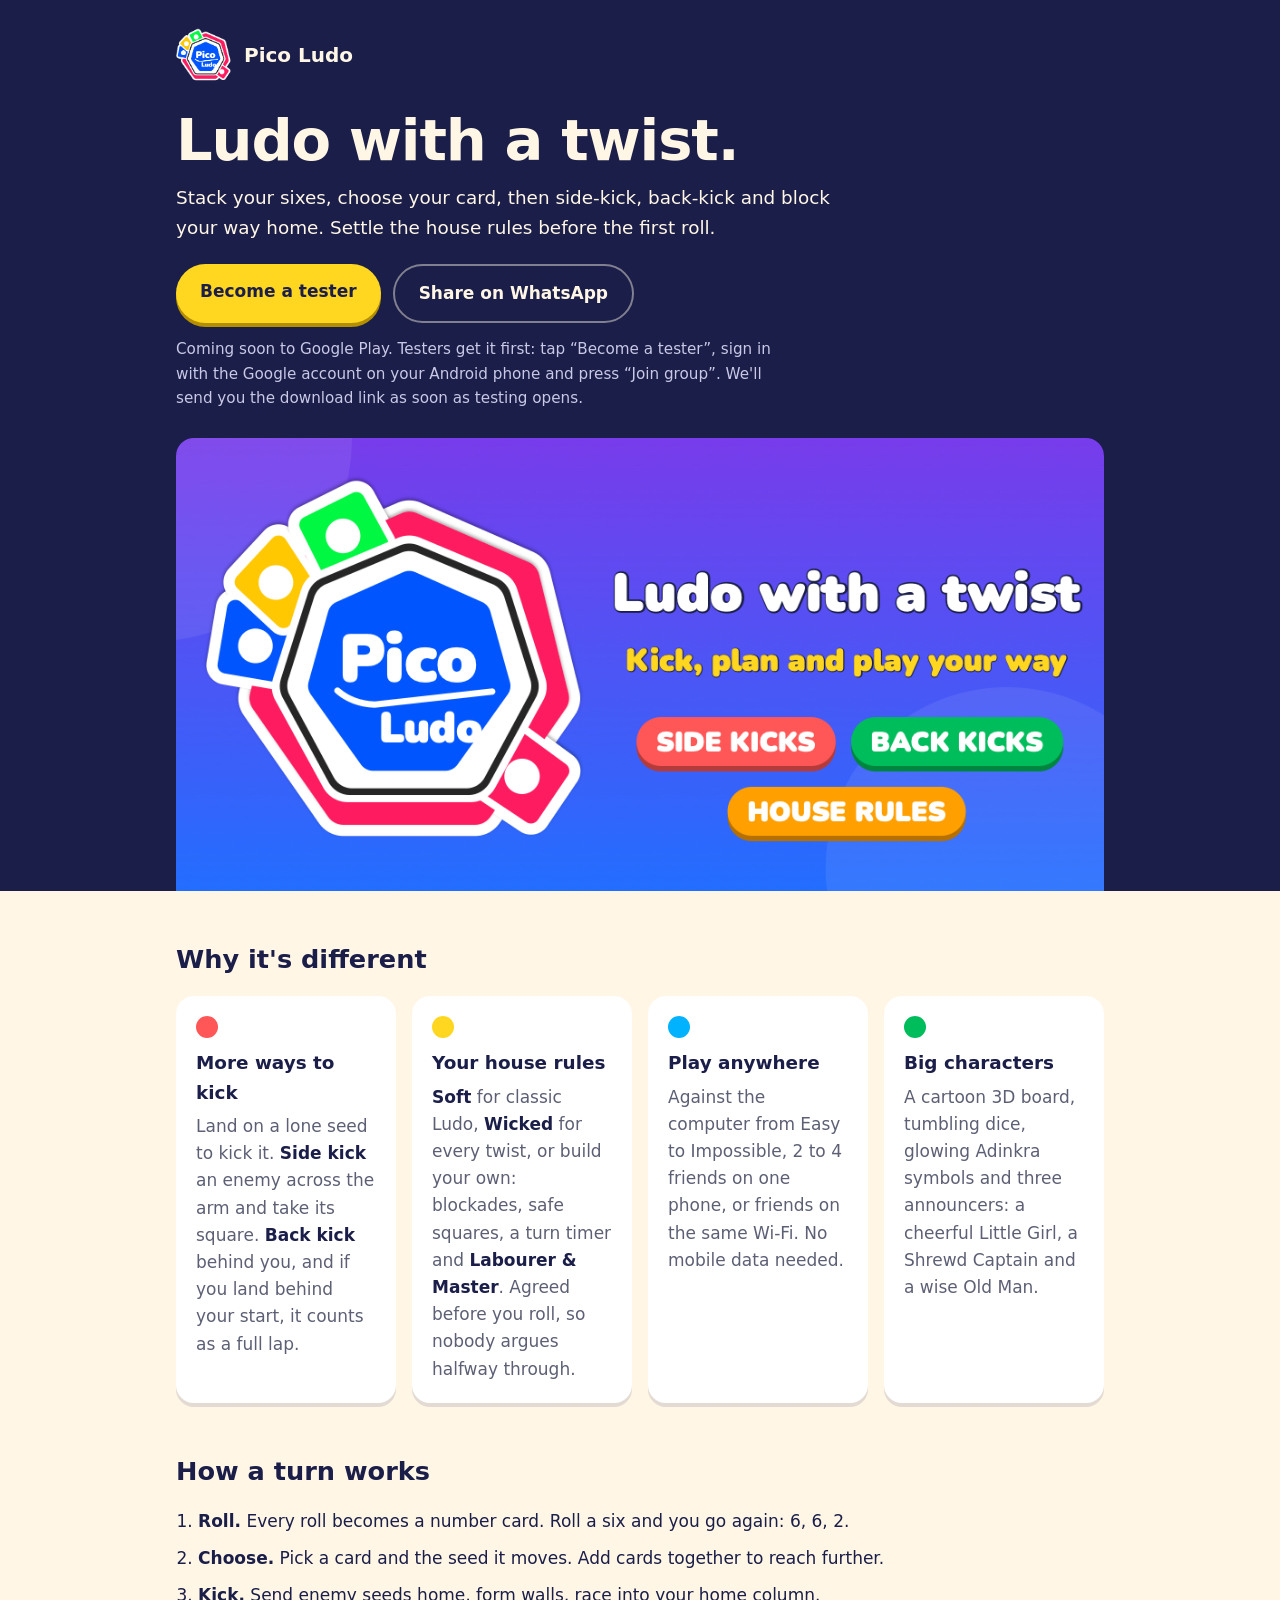
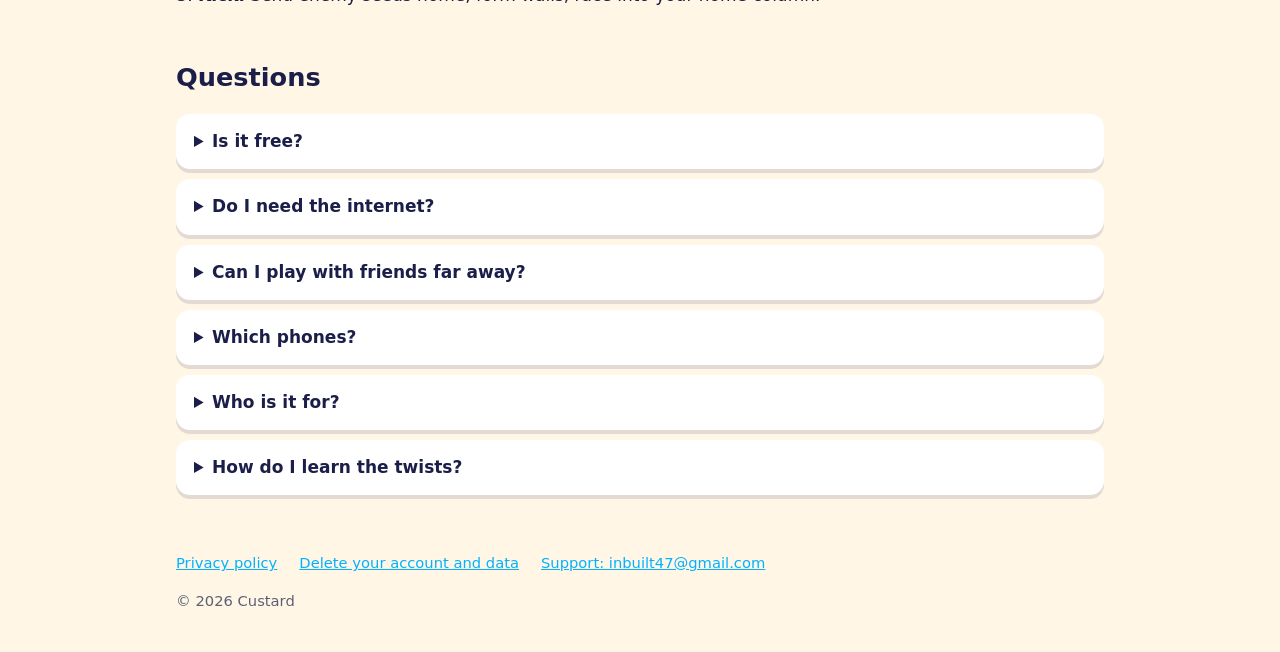
==== index.html @ 5a9a4b81 "finite" ====
<!doctype html>
<!--
  data-phase switches the download buttons:
    "testing" → "Become a tester" (joins the pico-ludo Google Group, which is the closed-test
                tester list in Play Console) is the main button
    "live"    → "Get it on Google Play" is the main button
  Change it to "live" on launch day.
-->
<html lang="en" data-phase="testing">
<head>
<meta charset="utf-8">
<meta name="viewport" content="width=device-width, initial-scale=1">
<title>Pico Ludo</title>
<meta name="description" content="Ludo with a twist: stack your sixes, choose your card, side-kick, back-kick and set the house rules. Play offline, on one phone, or on the same Wi-Fi. Free on Android.">
<meta name="theme-color" content="#1a1e48">
<meta property="og:type" content="website">
<meta property="og:title" content="Pico Ludo: Ludo with a twist">
<meta property="og:description" content="Side kicks, back kicks, blockades and house rules. Play offline, on one phone, or on the same Wi-Fi. Free on Android.">
<meta property="og:image" content="https://proautotype.github.io/PiLudo/feature_graphic.jpg">
<meta property="og:image:width" content="1024">
<meta property="og:image:height" content="500">
<meta property="og:url" content="https://proautotype.github.io/PiLudo/">
<meta name="twitter:card" content="summary_large_image">
<link rel="icon" href="logo.png">
<link rel="stylesheet" href="landing.css">
</head>
<body>

<header class="hero">
  <div class="wrap">
    <div class="brand"><img src="logo.png" alt="" width="56" height="56"><span>Pico Ludo</span></div>
    <h1>Ludo with a twist.</h1>
    <p class="lede">Stack your sixes, choose your card, then side-kick, back-kick and block your way home. Settle the house rules before the first roll.</p>
    <div class="cta">
      <a class="btn primary when-testing" href="https://groups.google.com/g/pico-ludo">Become a tester</a>
      <a class="btn primary when-live" href="https://play.google.com/store/apps/details?id=com.custard.piludo&amp;referrer=utm_source%3Dlanding%26utm_campaign%3Dlaunch">Get it on Google Play</a>
      <a class="btn ghost" href="https://wa.me/?text=Try%20Pico%20Ludo%3A%20Ludo%20with%20side%20kicks%2C%20back%20kicks%20and%20house%20rules%20%F0%9F%8E%B2%20https%3A%2F%2Fproautotype.github.io%2FPiLudo%2F">Share on WhatsApp</a>
    </div>
    <p class="note when-testing">Coming soon to Google Play. Testers get it first: tap “Become a tester”, sign in with the Google account on your Android phone and press “Join group”. We'll send you the download link as soon as testing opens.</p>
    <p class="note when-live">Free on Android · offline play · contains ads and optional in-app purchases</p>
    <img class="banner" src="feature_graphic.png" alt="Pico Ludo board with dice and seeds" width="1024" height="500">
  </div>
</header>

<main class="wrap">
  <section aria-labelledby="twists">
    <h2 id="twists">Why it's different</h2>
    <div class="grid">
      <article class="card">
        <span class="dot red" aria-hidden="true"></span>
        <h3>More ways to kick</h3>
        <p>Land on a lone seed to kick it. <b>Side kick</b> an enemy across the arm and take its square. <b>Back kick</b> behind you, and if you land behind your start, it counts as a full lap.</p>
      </article>
      <article class="card">
        <span class="dot yellow" aria-hidden="true"></span>
        <h3>Your house rules</h3>
        <p><b>Soft</b> for classic Ludo, <b>Wicked</b> for every twist, or build your own: blockades, safe squares, a turn timer and <b>Labourer &amp; Master</b>. Agreed before you roll, so nobody argues halfway through.</p>
      </article>
      <article class="card">
        <span class="dot blue" aria-hidden="true"></span>
        <h3>Play anywhere</h3>
        <p>Against the computer from Easy to Impossible, 2 to 4 friends on one phone, or friends on the same Wi-Fi. No mobile data needed.</p>
      </article>
      <article class="card">
        <span class="dot green" aria-hidden="true"></span>
        <h3>Big characters</h3>
        <p>A cartoon 3D board, tumbling dice, glowing Adinkra symbols and three announcers: a cheerful Little Girl, a Shrewd Captain and a wise Old Man.</p>
      </article>
    </div>
  </section>

  <section aria-labelledby="turn">
    <h2 id="turn">How a turn works</h2>
    <ol class="steps">
      <li><b>Roll.</b> Every roll becomes a number card. Roll a six and you go again: 6, 6, 2.</li>
      <li><b>Choose.</b> Pick a card and the seed it moves. Add cards together to reach further.</li>
      <li><b>Kick.</b> Send enemy seeds home, form walls, race into your home column.</li>
    </ol>
  </section>

  <section aria-labelledby="faq">
    <h2 id="faq">Questions</h2>
    <details><summary>Is it free?</summary><p>Yes. Pico Ludo is free to play and shows ads. Optional in-app purchases include coins, hints, dice and board styles, announcer voices and Remove Ads.</p></details>
    <details><summary>Do I need the internet?</summary><p>No. You can play the computer or friends on one phone completely offline. Wi-Fi play connects phones on the same network and doesn't use mobile data.</p></details>
    <details><summary>Can I play with friends far away?</summary><p>Not yet: multiplayer works on the same Wi-Fi network for now.</p></details>
    <details><summary>Which phones?</summary><p>Android 8.0 or newer. iPhone isn't available yet.</p></details>
    <details><summary>Who is it for?</summary><p>Players aged 13 and over.</p></details>
    <details><summary>How do I learn the twists?</summary><p>Tap “How to play” in the game for a short guided tutorial, and use hints during play: they recommend your best move and explain why.</p></details>
  </section>
</main>

<footer class="wrap foot">
  <nav>
    <a href="privacy.html">Privacy policy</a>
    <a href="delete-account.html">Delete your account and data</a>
    <a href="mailto:inbuilt47@gmail.com">Support: inbuilt47@gmail.com</a>
  </nav>
  <p>© 2026 Custard</p>
</footer>

</body>
</html>
---- landing.css ----
/* Pico Ludo landing page. Policy pages use style.css. */
:root {
  --ink: #1a1e48; --text: #1a1e48; --muted: #5d6075; --bg: #fff6e6; --card: #ffffff;
  --hero: #1a1e48; --hero-text: #fff6e6; --hero-muted: #c9c8e6;
  --red: #ff5757; --yellow: #ffd620; --blue: #00b2ff; --green: #00bd5c;
  --shadow: 0 4px 0 rgba(26, 30, 72, .12);
}
@media (prefers-color-scheme: dark) {
  :root:not([data-theme="light"]) {
    --text: #f3f1ff; --muted: #b6b8cf; --bg: #14162e; --card: #1f2245;
    --hero: #0d0f24; --shadow: 0 4px 0 rgba(0, 0, 0, .35);
  }
}
:root[data-theme="dark"] {
  --text: #f3f1ff; --muted: #b6b8cf; --bg: #14162e; --card: #1f2245;
  --hero: #0d0f24; --shadow: 0 4px 0 rgba(0, 0, 0, .35);
}

* { box-sizing: border-box; }
html { -webkit-text-size-adjust: 100%; }
body { margin: 0; background: var(--bg); color: var(--text); font: 17px/1.6 system-ui, -apple-system, "Segoe UI", Roboto, sans-serif; overflow-x: hidden; }
img { max-width: 100%; height: auto; }
a { color: var(--blue); }
.wrap { max-width: 960px; margin: 0 auto; padding: 0 16px; }

/* Phase switch (see the comment at the top of index.html) */
[data-phase="testing"] .when-live, [data-phase="live"] .when-testing { display: none; }

.hero { background: var(--hero); color: var(--hero-text); padding: 28px 0 0; overflow: hidden; }
.brand { display: flex; align-items: center; gap: 12px; font-weight: 800; font-size: 1.25rem; }
.brand img { border-radius: 14px; }
.hero h1 { font-size: clamp(2.2rem, 7vw, 3.6rem); line-height: 1.05; margin: 28px 0 12px; letter-spacing: -.02em; }
.lede { font-size: 1.15rem; max-width: 36em; margin: 0 0 22px; color: var(--hero-text); }
.cta { display: flex; flex-wrap: wrap; gap: 12px; }
.btn { display: inline-block; padding: 14px 24px; border-radius: 999px; font-weight: 800; text-decoration: none; text-align: center; }
.btn.primary { background: var(--yellow); color: #1a1e48; box-shadow: 0 4px 0 #b38f00; }
.btn.ghost { color: var(--hero-text); border: 2px solid rgba(255, 246, 230, .45); }
.btn:active { transform: translateY(2px); }
.note { color: var(--hero-muted); font-size: .95rem; margin: 14px 0 0; max-width: 40em; }
.banner { display: block; margin: 28px auto 0; border-radius: 18px 18px 0 0; }

h2 { font-size: 1.6rem; margin: 48px 0 16px; }
.grid { display: grid; gap: 16px; grid-template-columns: repeat(auto-fit, minmax(min(100%, 210px), 1fr)); }
.card { background: var(--card); border-radius: 18px; padding: 20px; box-shadow: var(--shadow); }
.card h3 { margin: 10px 0 6px; font-size: 1.15rem; }
.card p { margin: 0; color: var(--muted); }
.card b { color: var(--text); }
.dot { display: block; width: 22px; height: 22px; border-radius: 50%; }
.dot.red { background: var(--red); } .dot.yellow { background: var(--yellow); }
.dot.blue { background: var(--blue); } .dot.green { background: var(--green); }

.steps { padding-left: 1.3em; margin: 0; }
.steps li { margin: 0 0 10px; }

details { background: var(--card); border-radius: 14px; padding: 14px 18px; margin: 0 0 10px; box-shadow: var(--shadow); }
summary { cursor: pointer; font-weight: 700; }
details p { margin: 8px 0 0; color: var(--muted); }

.foot { margin-top: 56px; padding-bottom: 40px; color: var(--muted); font-size: .92rem; }
.foot nav { display: flex; flex-wrap: wrap; gap: 8px 22px; }
.foot p { margin: 14px 0 0; }
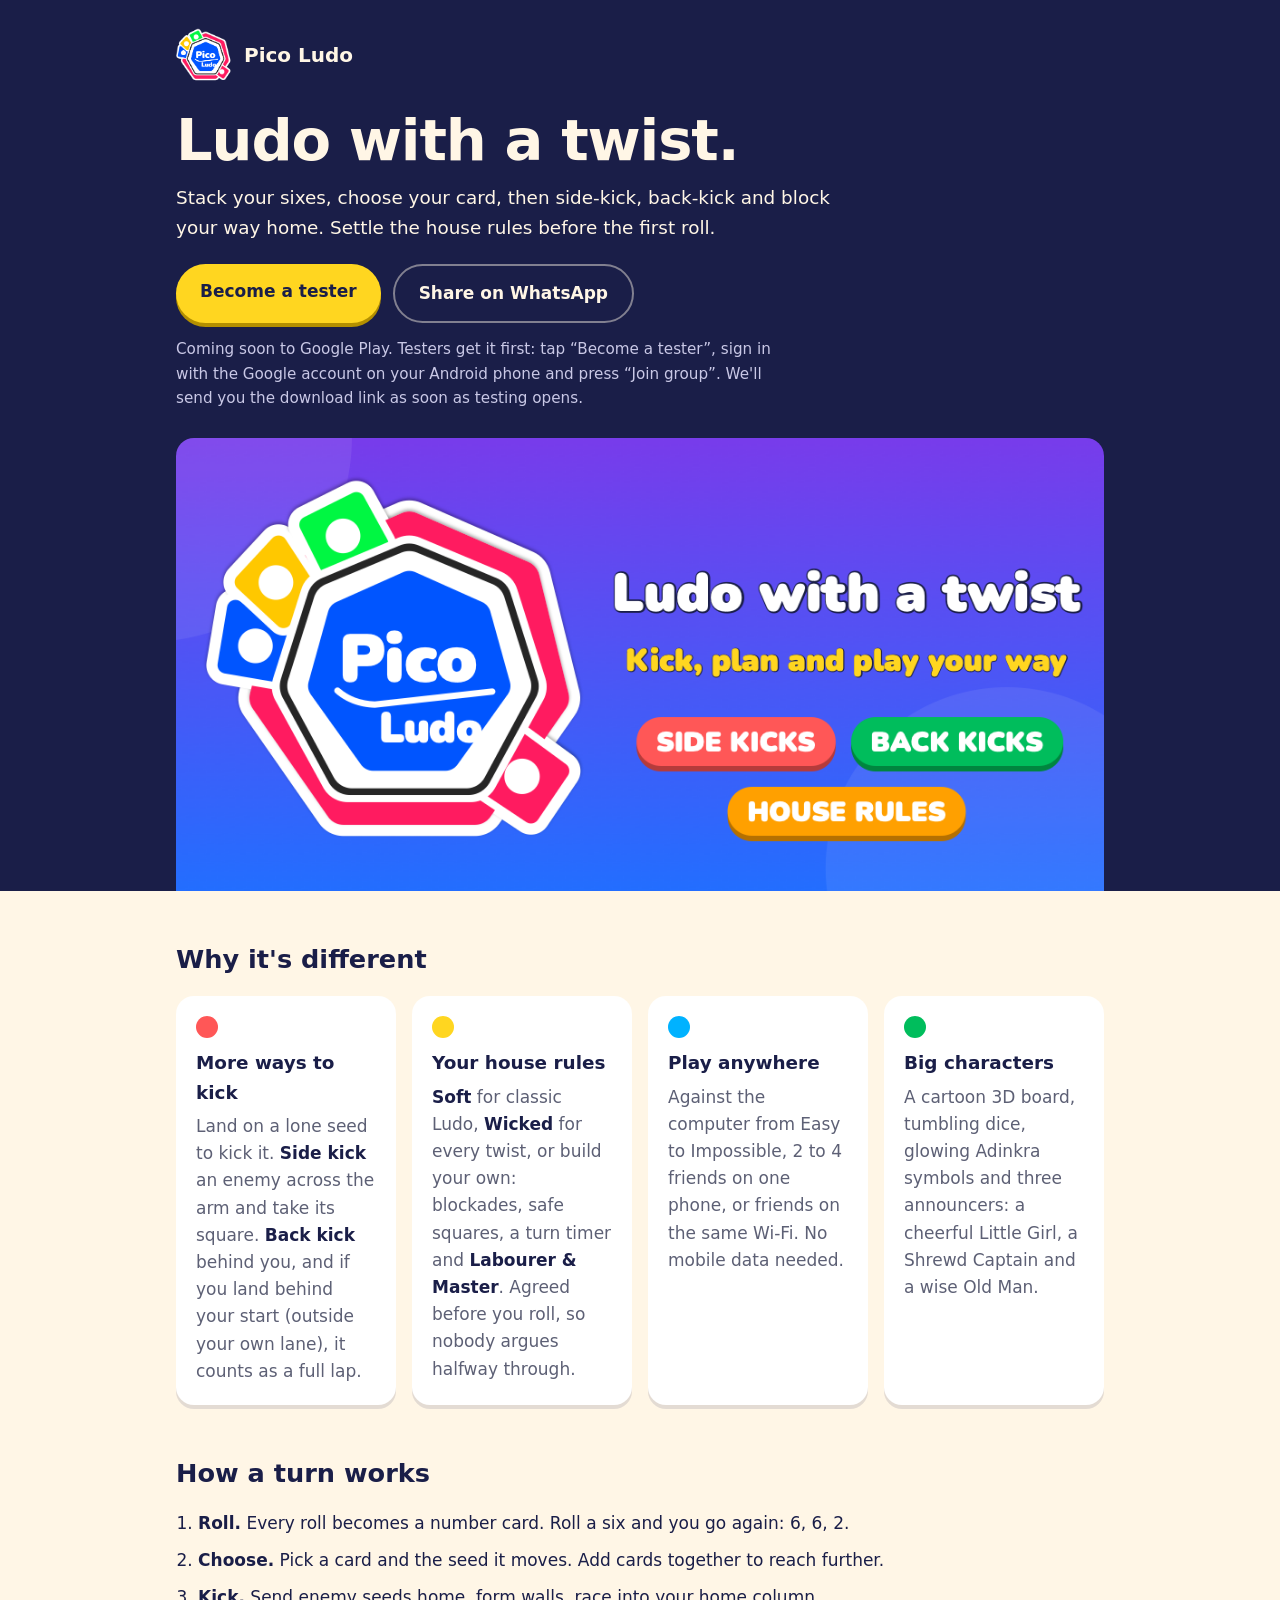
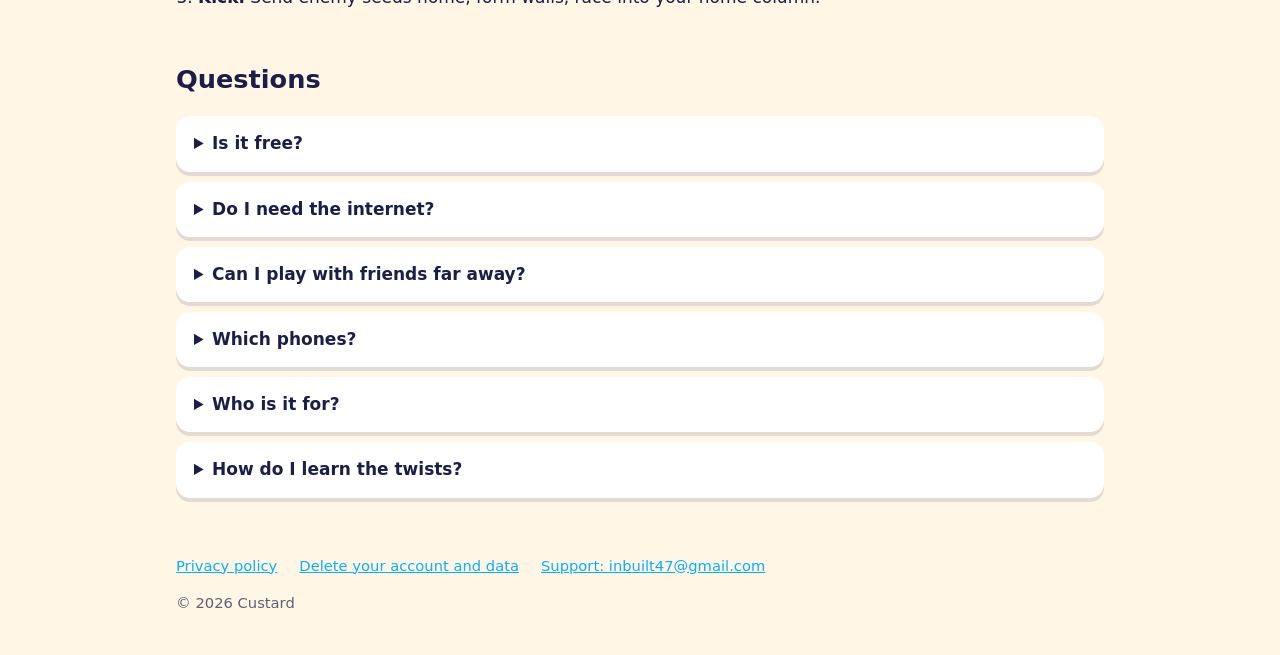
==== commit 41df6ce6: "Data deletion section; full-lap wording - delete-account.html: "Delete some data, keep your account"" ====
--- a/index.html
+++ b/index.html
@@ -16,10 +16,10 @@
 <meta property="og:type" content="website">
 <meta property="og:title" content="Pico Ludo: Ludo with a twist">
 <meta property="og:description" content="Side kicks, back kicks, blockades and house rules. Play offline, on one phone, or on the same Wi-Fi. Free on Android.">
-<meta property="og:image" content="https://proautotype.github.io/PiLudo/feature_graphic.jpg">
+<meta property="og:image" content="https://proautotype.github.io/picoludo8/feature_graphic.png">
 <meta property="og:image:width" content="1024">
 <meta property="og:image:height" content="500">
-<meta property="og:url" content="https://proautotype.github.io/PiLudo/">
+<meta property="og:url" content="https://proautotype.github.io/picoludo8/">
 <meta name="twitter:card" content="summary_large_image">
 <link rel="icon" href="logo.png">
 <link rel="stylesheet" href="landing.css">
@@ -34,7 +34,7 @@
     <div class="cta">
       <a class="btn primary when-testing" href="https://groups.google.com/g/pico-ludo">Become a tester</a>
       <a class="btn primary when-live" href="https://play.google.com/store/apps/details?id=com.custard.piludo&amp;referrer=utm_source%3Dlanding%26utm_campaign%3Dlaunch">Get it on Google Play</a>
-      <a class="btn ghost" href="https://wa.me/?text=Try%20Pico%20Ludo%3A%20Ludo%20with%20side%20kicks%2C%20back%20kicks%20and%20house%20rules%20%F0%9F%8E%B2%20https%3A%2F%2Fproautotype.github.io%2FPiLudo%2F">Share on WhatsApp</a>
+      <a class="btn ghost" href="https://wa.me/?text=Try%20Pico%20Ludo%3A%20Ludo%20with%20side%20kicks%2C%20back%20kicks%20and%20house%20rules%20%F0%9F%8E%B2%20https%3A%2F%2Fproautotype.github.io%2Fpicoludo8%2F">Share on WhatsApp</a>
     </div>
     <p class="note when-testing">Coming soon to Google Play. Testers get it first: tap “Become a tester”, sign in with the Google account on your Android phone and press “Join group”. We'll send you the download link as soon as testing opens.</p>
     <p class="note when-live">Free on Android · offline play · contains ads and optional in-app purchases</p>
@@ -49,7 +49,7 @@
       <article class="card">
         <span class="dot red" aria-hidden="true"></span>
         <h3>More ways to kick</h3>
-        <p>Land on a lone seed to kick it. <b>Side kick</b> an enemy across the arm and take its square. <b>Back kick</b> behind you, and if you land behind your start, it counts as a full lap.</p>
+        <p>Land on a lone seed to kick it. <b>Side kick</b> an enemy across the arm and take its square. <b>Back kick</b> behind you, and if you land behind your start (outside your own lane), it counts as a full lap.</p>
       </article>
       <article class="card">
         <span class="dot yellow" aria-hidden="true"></span>
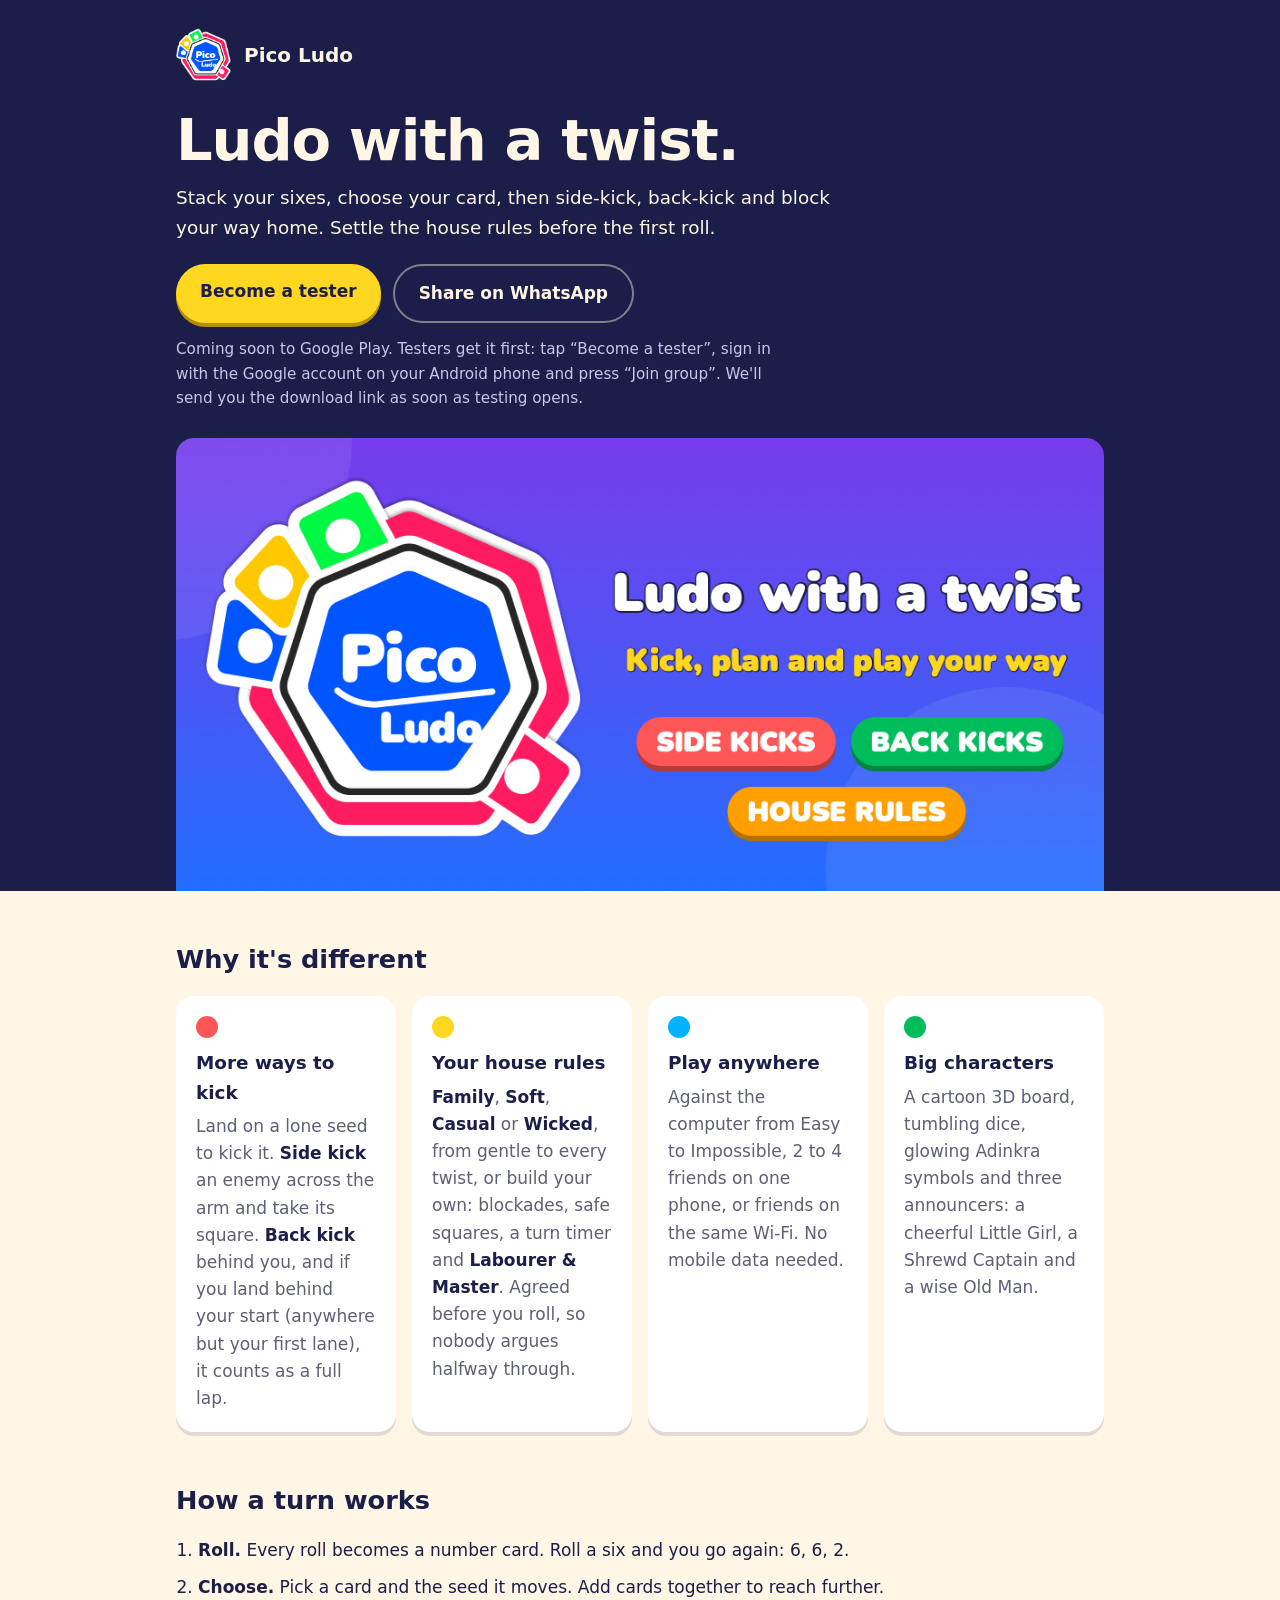
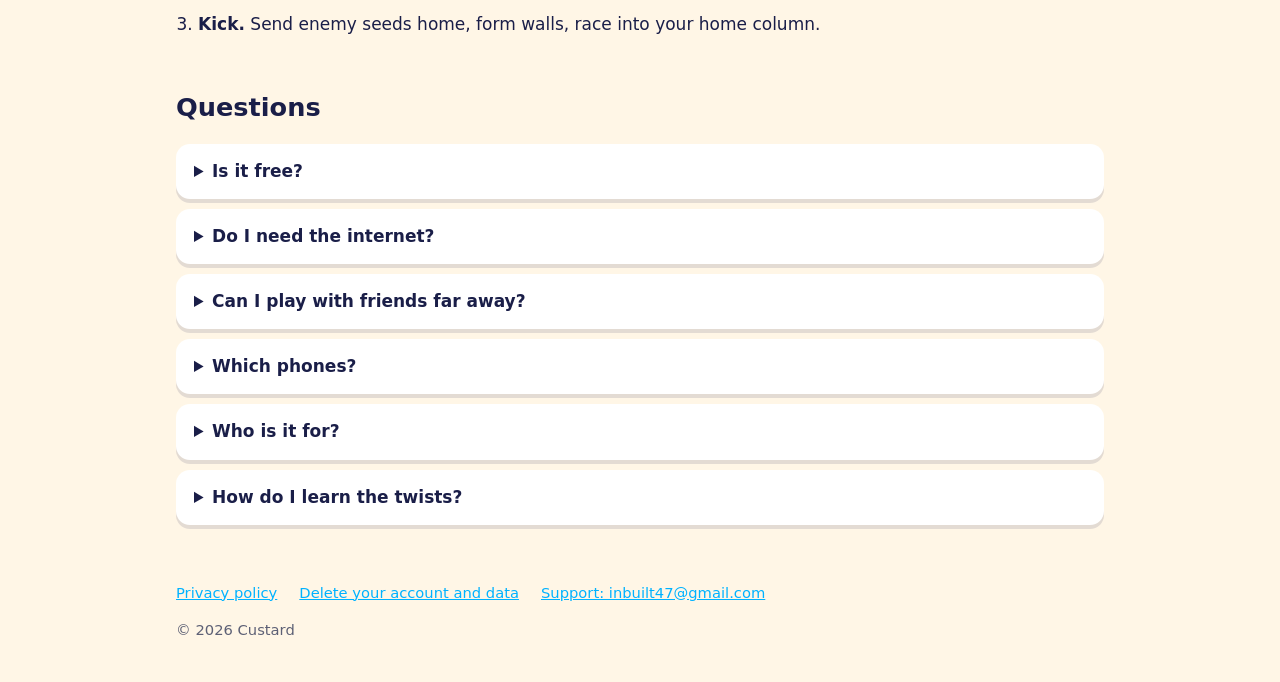
==== commit a1b142bb: "News feed and rule wording - news.json: the in-game inbox reads it (first message: new seeds). - ind" ====
--- a/index.html
+++ b/index.html
@@ -49,12 +49,12 @@
       <article class="card">
         <span class="dot red" aria-hidden="true"></span>
         <h3>More ways to kick</h3>
-        <p>Land on a lone seed to kick it. <b>Side kick</b> an enemy across the arm and take its square. <b>Back kick</b> behind you, and if you land behind your start (outside your own lane), it counts as a full lap.</p>
+        <p>Land on a lone seed to kick it. <b>Side kick</b> an enemy across the arm and take its square. <b>Back kick</b> behind you, and if you land behind your start (anywhere but your first lane), it counts as a full lap.</p>
       </article>
       <article class="card">
         <span class="dot yellow" aria-hidden="true"></span>
         <h3>Your house rules</h3>
-        <p><b>Soft</b> for classic Ludo, <b>Wicked</b> for every twist, or build your own: blockades, safe squares, a turn timer and <b>Labourer &amp; Master</b>. Agreed before you roll, so nobody argues halfway through.</p>
+        <p><b>Family</b>, <b>Soft</b>, <b>Casual</b> or <b>Wicked</b>, from gentle to every twist, or build your own: blockades, safe squares, a turn timer and <b>Labourer &amp; Master</b>. Agreed before you roll, so nobody argues halfway through.</p>
       </article>
       <article class="card">
         <span class="dot blue" aria-hidden="true"></span>
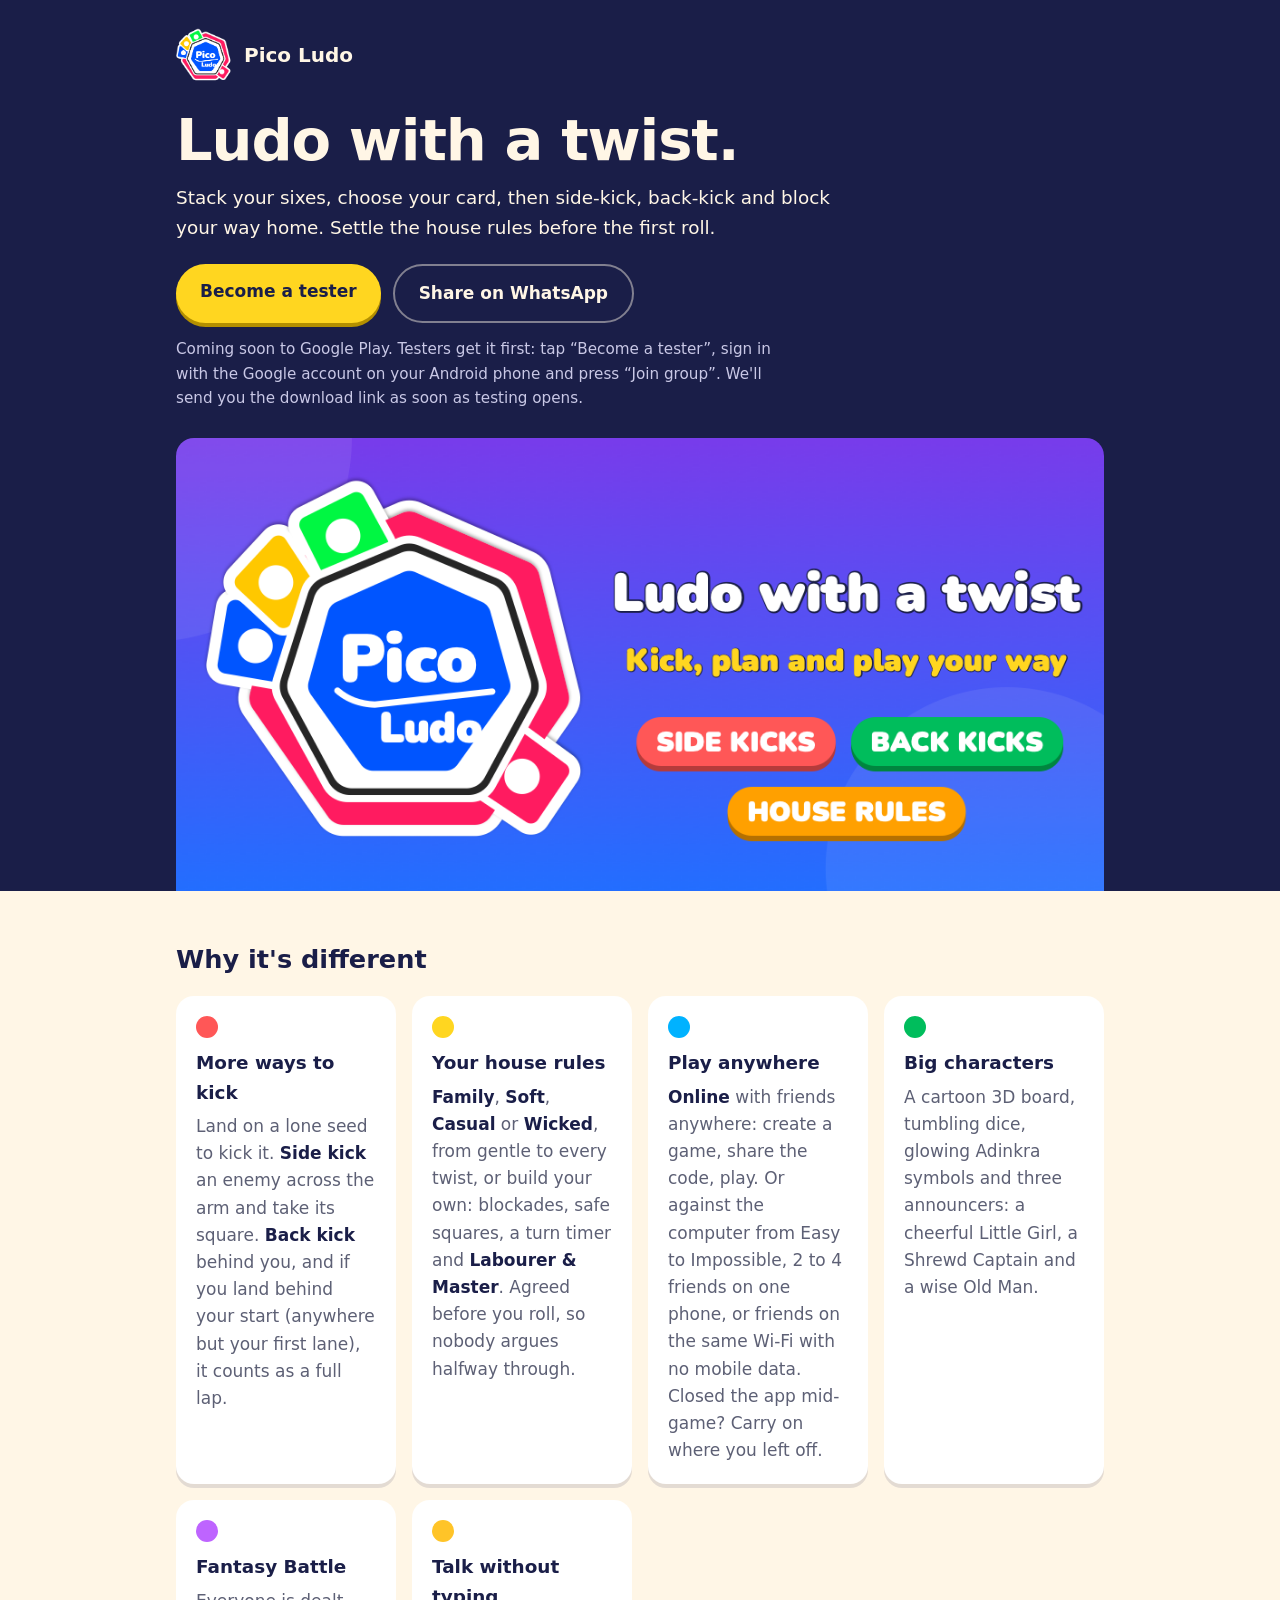
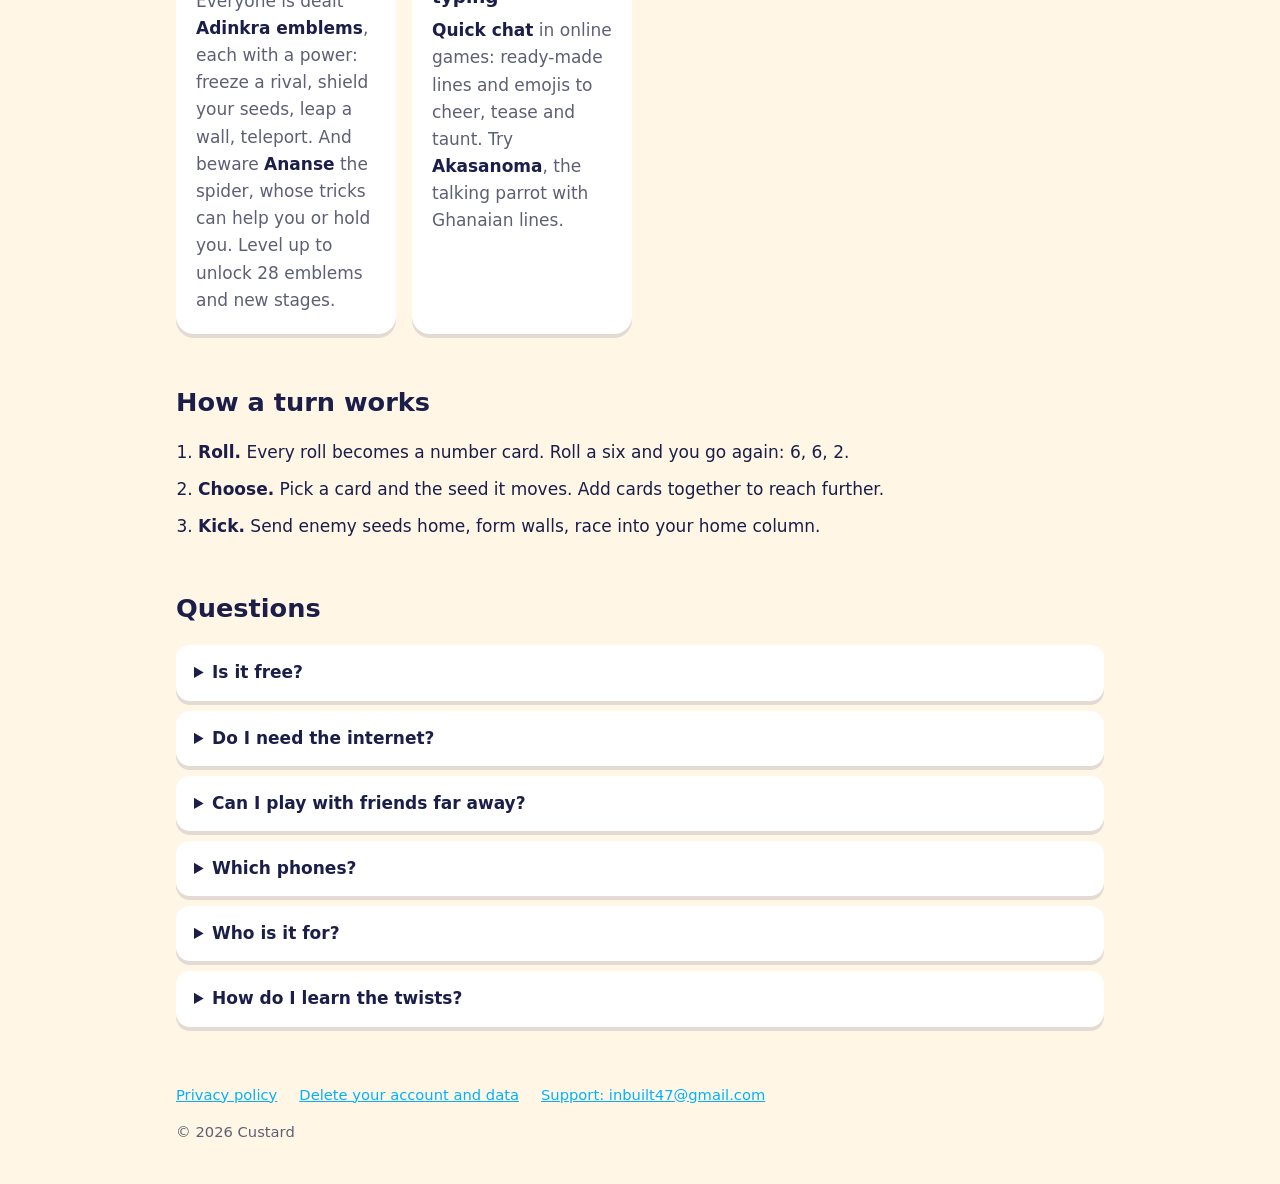
==== commit 006093a2: "Landing page and privacy policy: online play, Fantasy Battle, ranked ratings - Landing: online play," ====
--- a/index.html
+++ b/index.html
@@ -11,11 +11,11 @@
 <meta charset="utf-8">
 <meta name="viewport" content="width=device-width, initial-scale=1">
 <title>Pico Ludo</title>
-<meta name="description" content="Ludo with a twist: stack your sixes, choose your card, side-kick, back-kick and set the house rules. Play offline, on one phone, or on the same Wi-Fi. Free on Android.">
+<meta name="description" content="Ludo with a twist: stack your sixes, choose your card, side-kick, back-kick and set the house rules. Battle with Adinkra powers. Play online with friends, offline, on one phone or on the same Wi-Fi. Free on Android.">
 <meta name="theme-color" content="#1a1e48">
 <meta property="og:type" content="website">
 <meta property="og:title" content="Pico Ludo: Ludo with a twist">
-<meta property="og:description" content="Side kicks, back kicks, blockades and house rules. Play offline, on one phone, or on the same Wi-Fi. Free on Android.">
+<meta property="og:description" content="Side kicks, back kicks, house rules and Adinkra powers. Play online with friends, offline, on one phone, or on the same Wi-Fi. Free on Android.">
 <meta property="og:image" content="https://proautotype.github.io/picoludo8/feature_graphic.png">
 <meta property="og:image:width" content="1024">
 <meta property="og:image:height" content="500">
@@ -59,12 +59,22 @@
       <article class="card">
         <span class="dot blue" aria-hidden="true"></span>
         <h3>Play anywhere</h3>
-        <p>Against the computer from Easy to Impossible, 2 to 4 friends on one phone, or friends on the same Wi-Fi. No mobile data needed.</p>
+        <p><b>Online</b> with friends anywhere: create a game, share the code, play. Or against the computer from Easy to Impossible, 2 to 4 friends on one phone, or friends on the same Wi-Fi with no mobile data. Closed the app mid-game? Carry on where you left off.</p>
       </article>
       <article class="card">
         <span class="dot green" aria-hidden="true"></span>
         <h3>Big characters</h3>
         <p>A cartoon 3D board, tumbling dice, glowing Adinkra symbols and three announcers: a cheerful Little Girl, a Shrewd Captain and a wise Old Man.</p>
+      </article>
+      <article class="card">
+        <span class="dot purple" aria-hidden="true"></span>
+        <h3>Fantasy Battle</h3>
+        <p>Everyone is dealt <b>Adinkra emblems</b>, each with a power: freeze a rival, shield your seeds, leap a wall, teleport. And beware <b>Ananse</b> the spider, whose tricks can help you or hold you. Level up to unlock 28 emblems and new stages.</p>
+      </article>
+      <article class="card">
+        <span class="dot gold" aria-hidden="true"></span>
+        <h3>Talk without typing</h3>
+        <p><b>Quick chat</b> in online games: ready-made lines and emojis to cheer, tease and taunt. Try <b>Akasanoma</b>, the talking parrot with Ghanaian lines.</p>
       </article>
     </div>
   </section>
@@ -80,9 +90,9 @@
 
   <section aria-labelledby="faq">
     <h2 id="faq">Questions</h2>
-    <details><summary>Is it free?</summary><p>Yes. Pico Ludo is free to play and shows ads. Optional in-app purchases include coins, hints, dice and board styles, announcer voices and Remove Ads.</p></details>
-    <details><summary>Do I need the internet?</summary><p>No. You can play the computer or friends on one phone completely offline. Wi-Fi play connects phones on the same network and doesn't use mobile data.</p></details>
-    <details><summary>Can I play with friends far away?</summary><p>Not yet: multiplayer works on the same Wi-Fi network for now.</p></details>
+    <details><summary>Is it free?</summary><p>Yes. Pico Ludo is free to play and shows ads. Optional in-app purchases include coins, hints, Adinkra emblems, Fantasy Battle stages, chat packs, dice, board and seed styles, announcer voices and Remove Ads. Online games and Fantasy Battle cost coins to enter, and you earn coins by playing.</p></details>
+    <details><summary>Do I need the internet?</summary><p>No. You can play the computer or friends on one phone completely offline. Wi-Fi play connects phones on the same network and doesn't use mobile data. Online games need an internet connection.</p></details>
+    <details><summary>Can I play with friends far away?</summary><p>Yes. Tap Play Online, create a game and share its code (on WhatsApp, for example). Your friends type the code to join, and you play together wherever you are.</p></details>
     <details><summary>Which phones?</summary><p>Android 8.0 or newer. iPhone isn't available yet.</p></details>
     <details><summary>Who is it for?</summary><p>Players aged 13 and over.</p></details>
     <details><summary>How do I learn the twists?</summary><p>Tap “How to play” in the game for a short guided tutorial, and use hints during play: they recommend your best move and explain why.</p></details>
--- a/landing.css
+++ b/landing.css
@@ -48,6 +48,7 @@
 .dot { display: block; width: 22px; height: 22px; border-radius: 50%; }
 .dot.red { background: var(--red); } .dot.yellow { background: var(--yellow); }
 .dot.blue { background: var(--blue); } .dot.green { background: var(--green); }
+.dot.purple { background: #BE64FF; } .dot.gold { background: #FFC428; }
 
 .steps { padding-left: 1.3em; margin: 0; }
 .steps li { margin: 0 0 10px; }
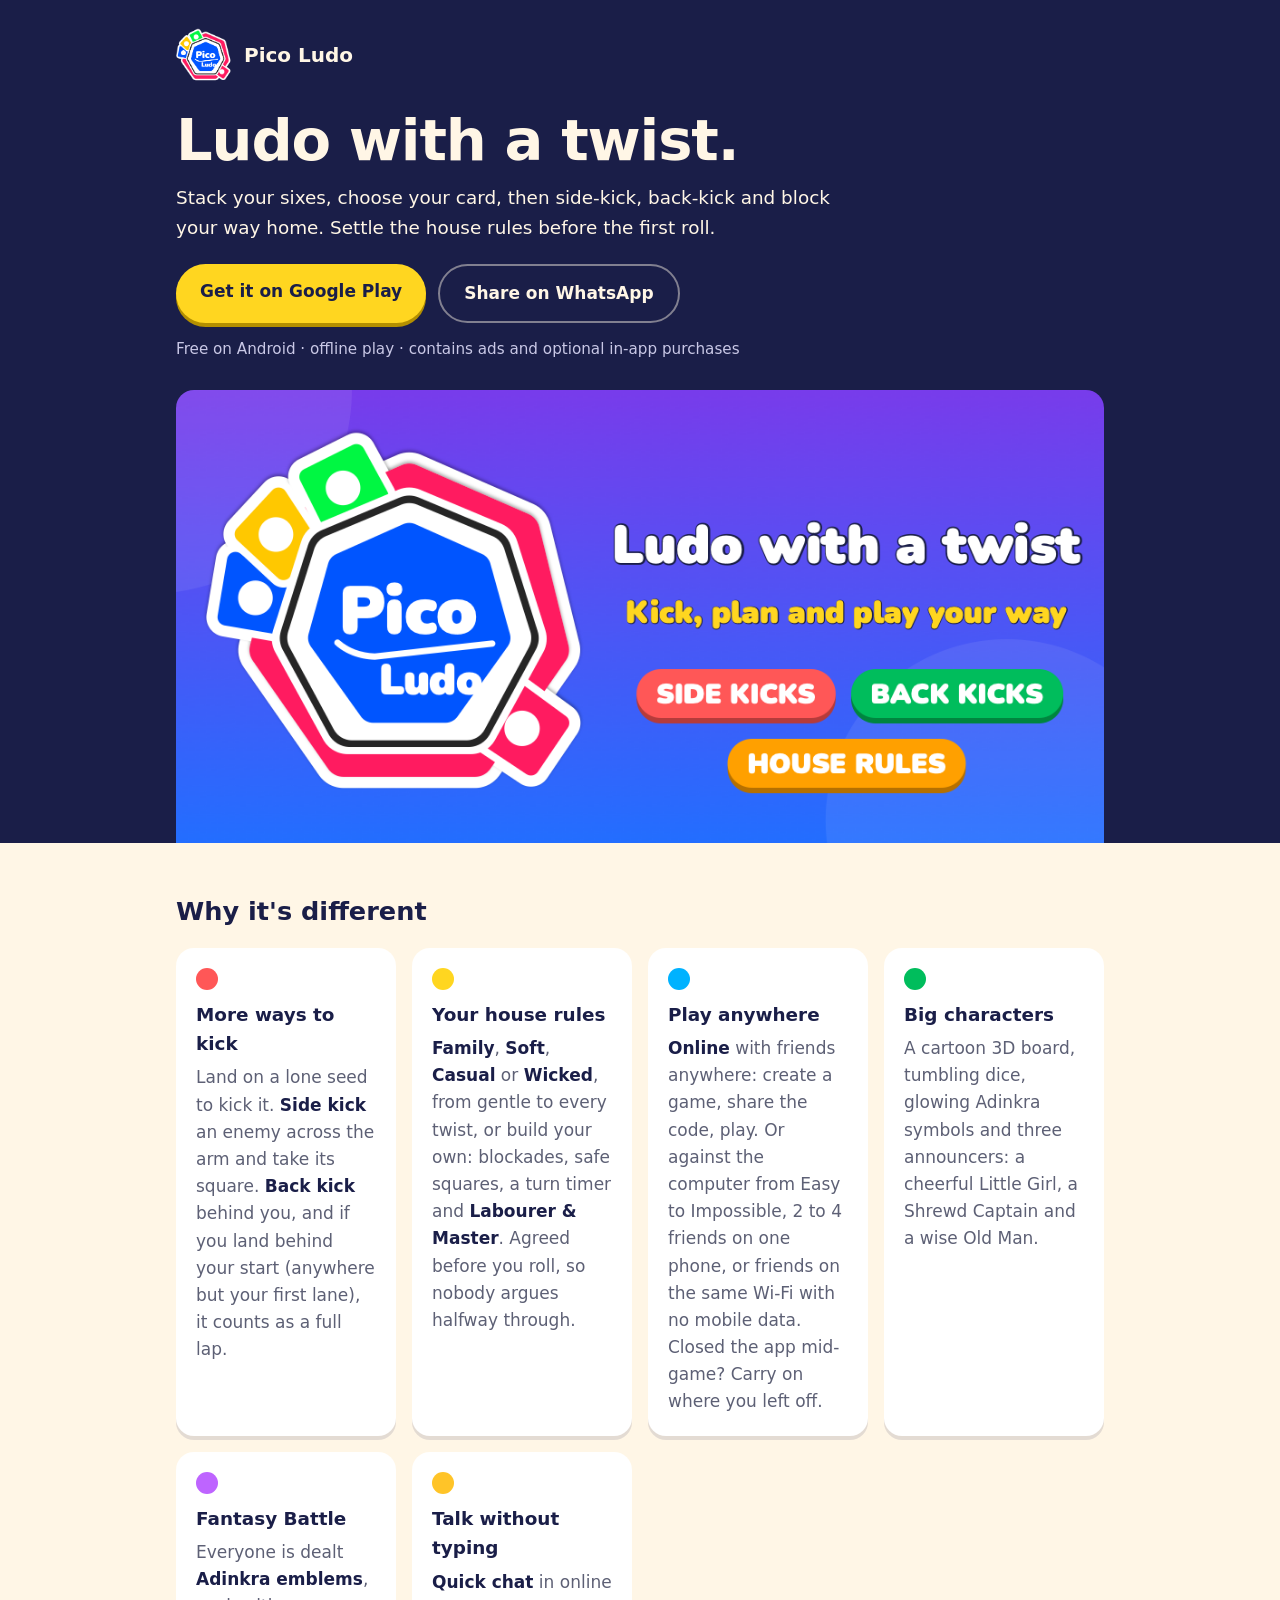
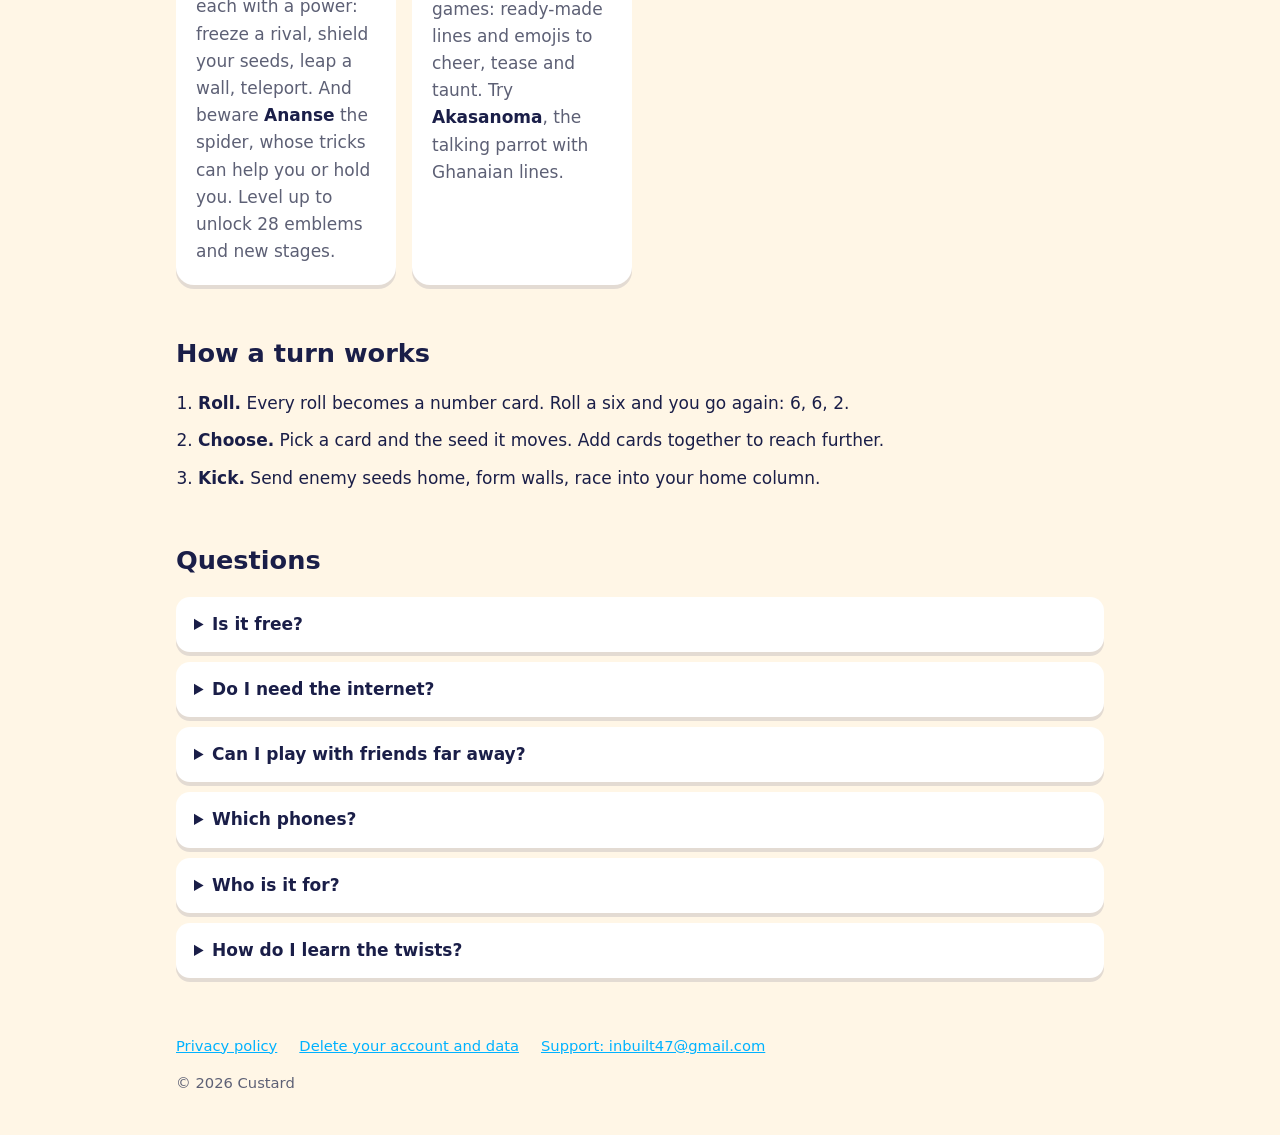
==== commit 2f13d6e8: "set to live" ====
--- a/index.html
+++ b/index.html
@@ -6,7 +6,7 @@
     "live"    → "Get it on Google Play" is the main button
   Change it to "live" on launch day.
 -->
-<html lang="en" data-phase="testing">
+<html lang="en" data-phase="live">
 <head>
 <meta charset="utf-8">
 <meta name="viewport" content="width=device-width, initial-scale=1">
